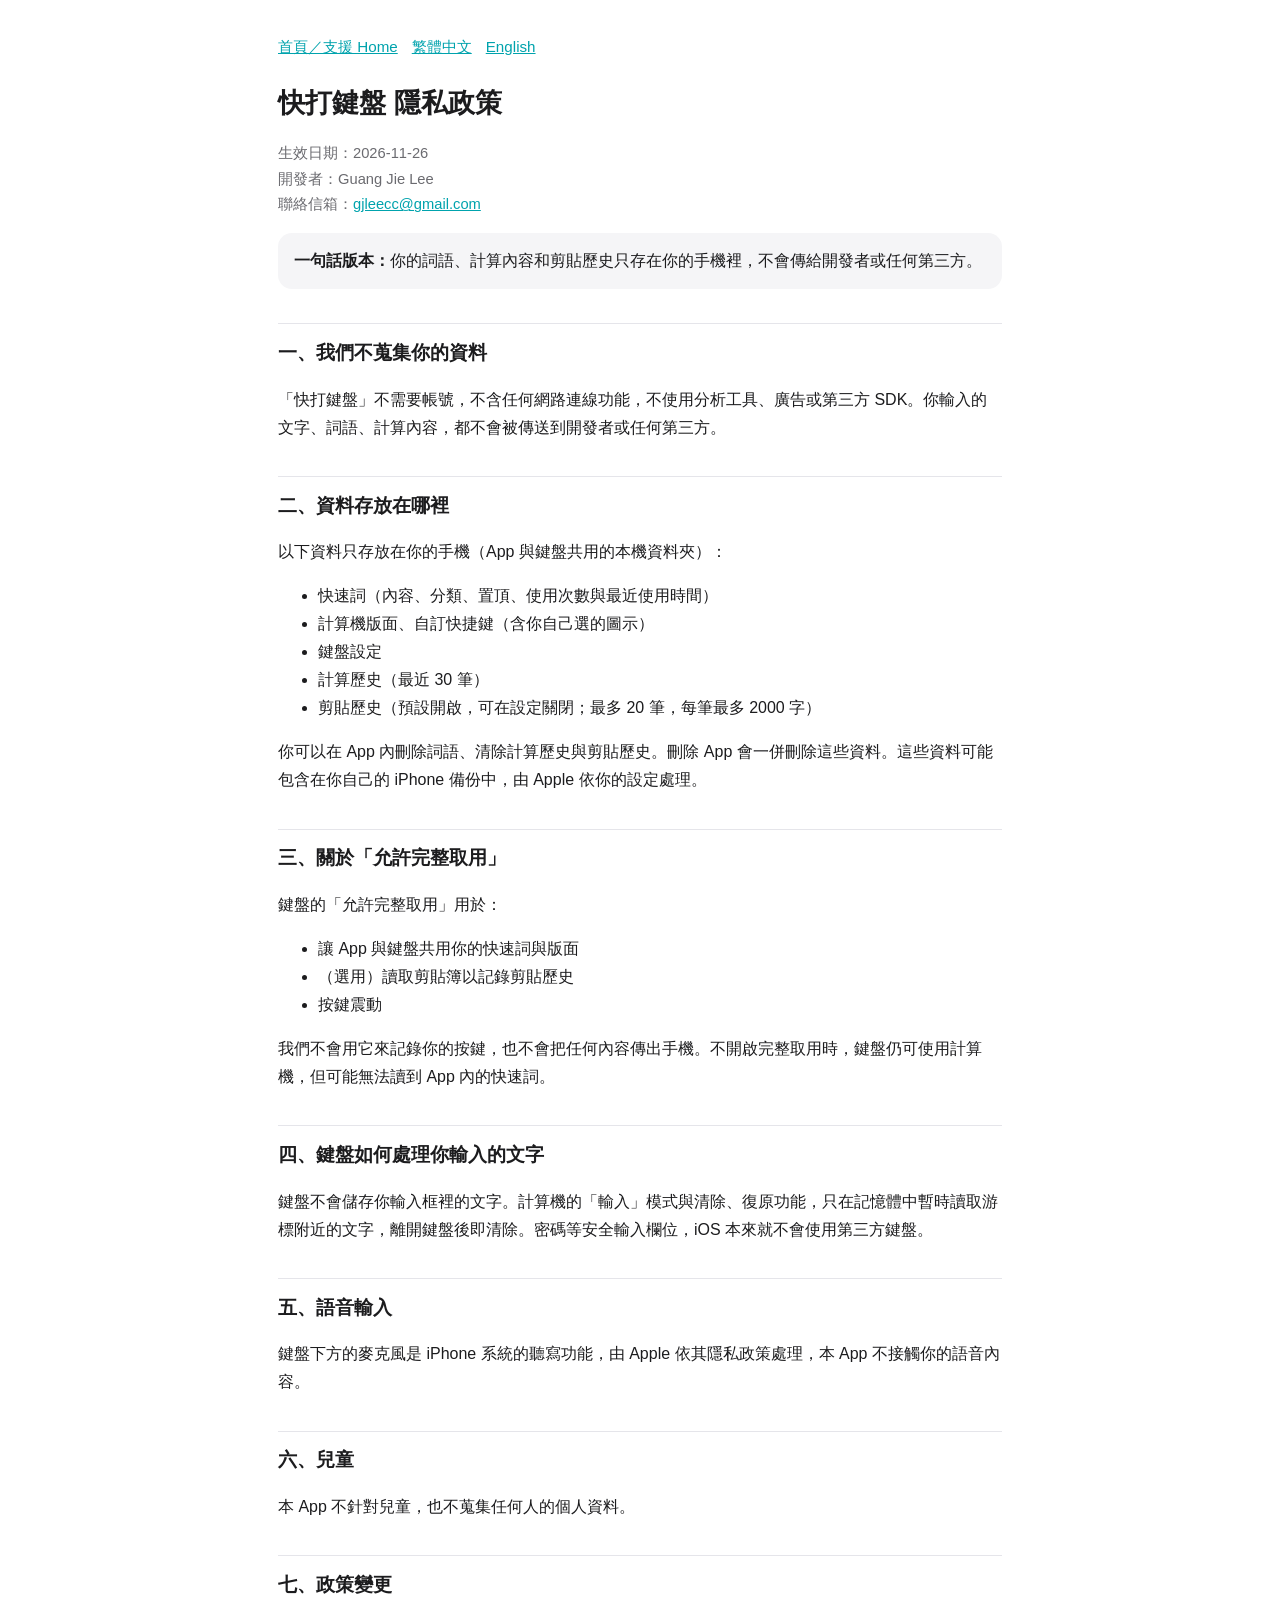
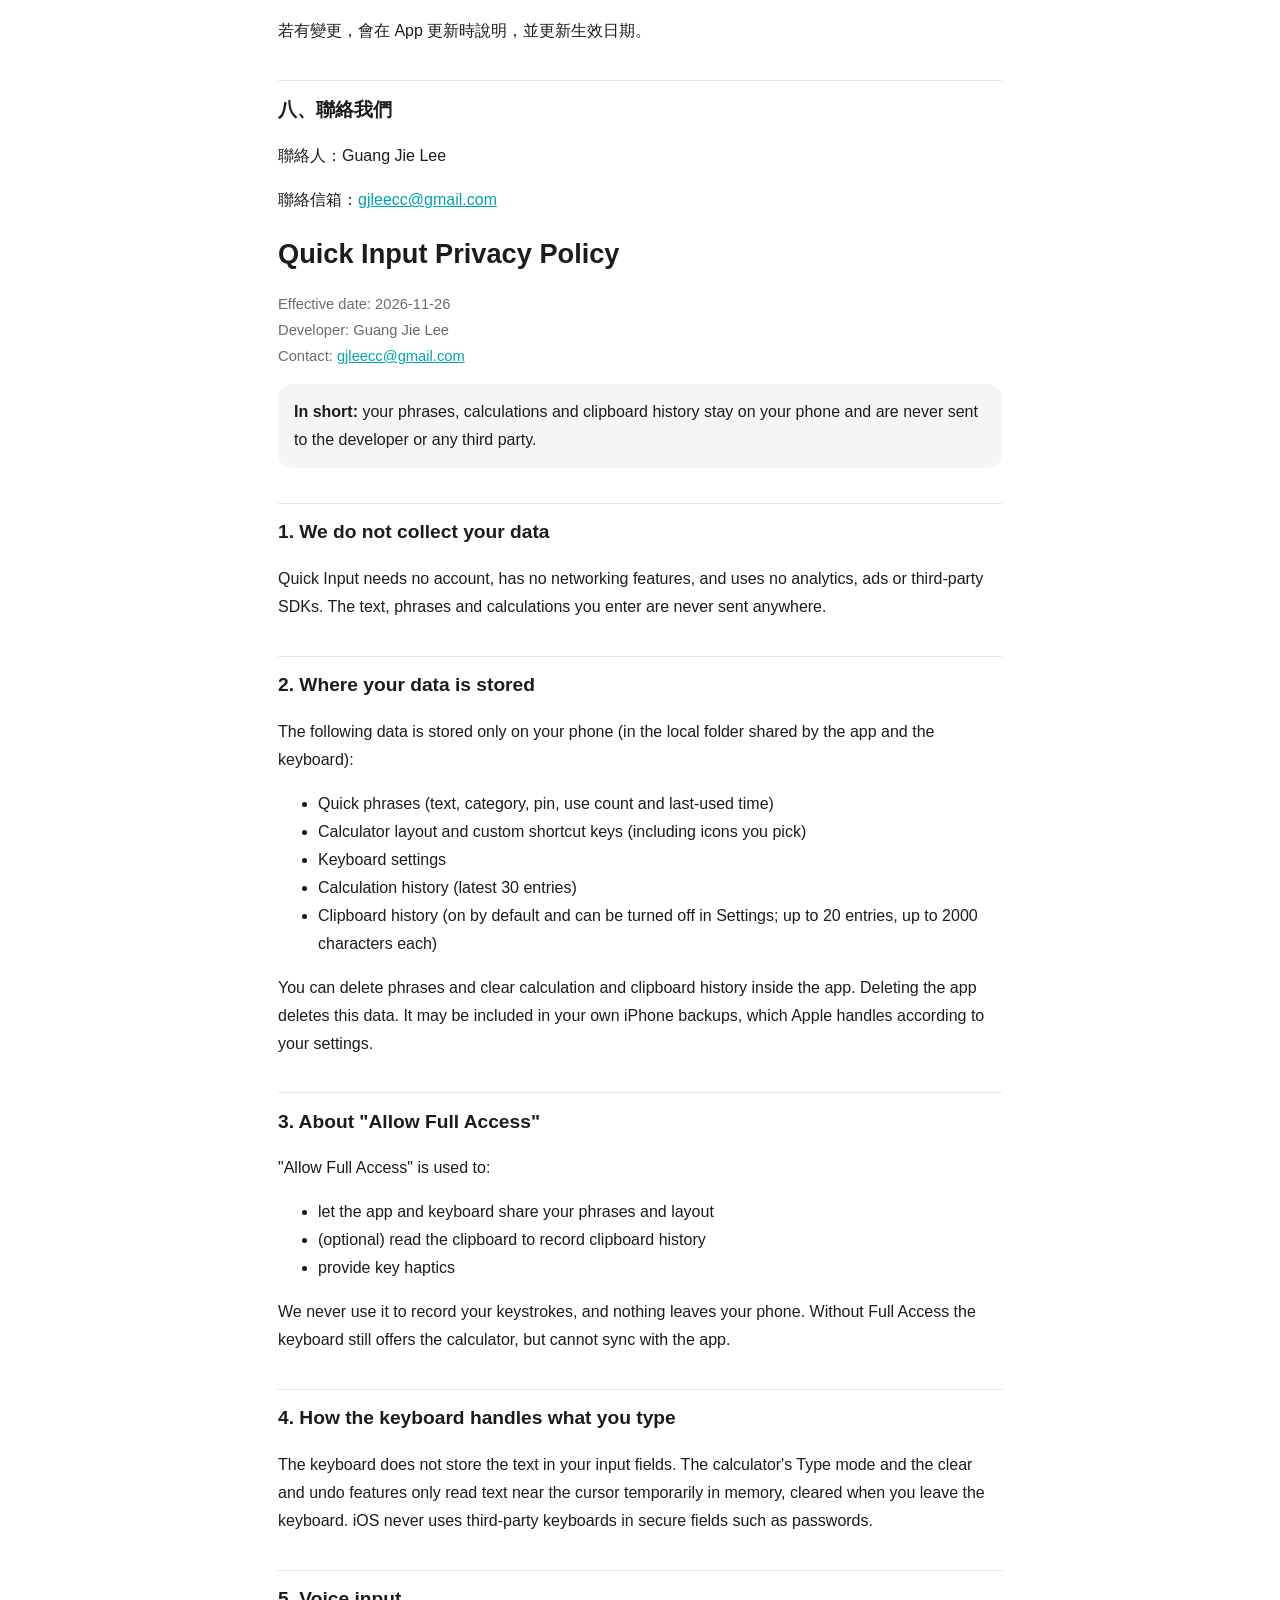
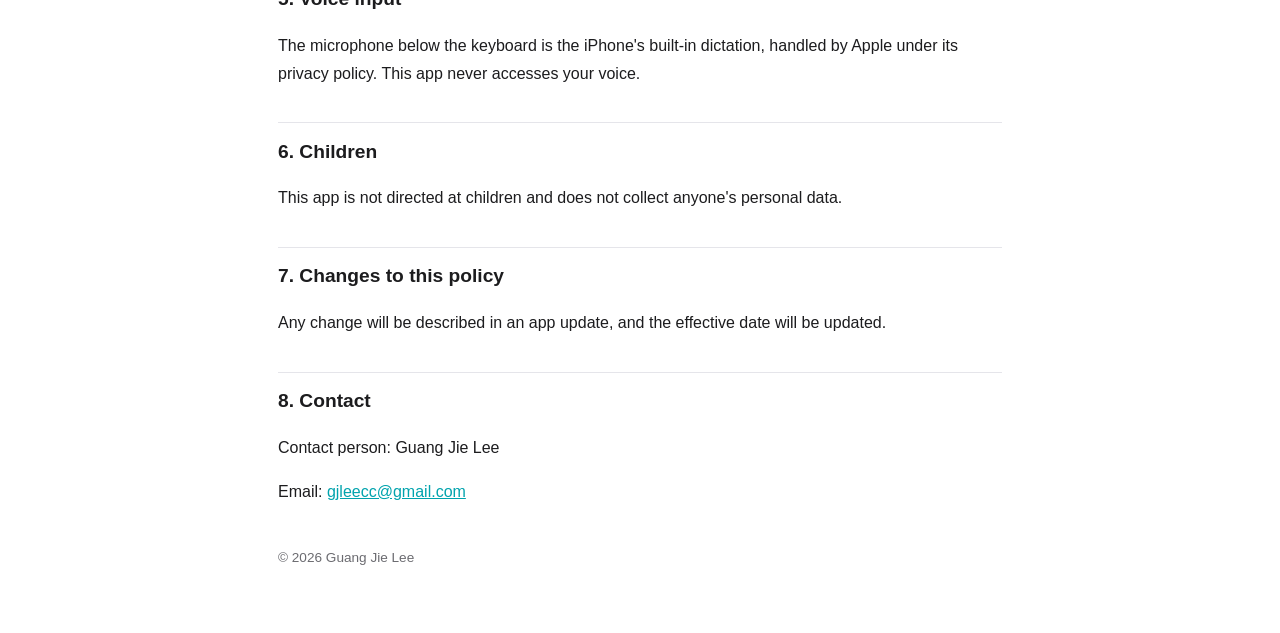
==== privacy.html @ 394afc67 "Create privacy.html" ====
<!doctype html>
<html lang="zh-Hant">
<head>
<meta charset="utf-8">
<meta name="viewport" content="width=device-width,initial-scale=1">
<title>隱私政策 Privacy Policy – 快打鍵盤 Quick Input</title>
<meta name="description" content="快打鍵盤（Quick Input）隱私政策：資料只存在你的手機，不蒐集、不上傳。">
<link rel="stylesheet" href="style.css">
</head>
<body>
<main>
<nav><a href="index.html">首頁／支援 Home</a><a href="#zh">繁體中文</a><a href="#en">English</a></nav>

<section id="zh">
<h1>快打鍵盤 隱私政策</h1>
<p class="meta">生效日期：2026-11-26<br>開發者：Guang Jie Lee<br>聯絡信箱：<a href="mailto:gjleecc@gmail.com">gjleecc@gmail.com</a></p>
<div class="card"><strong>一句話版本：</strong>你的詞語、計算內容和剪貼歷史只存在你的手機裡，不會傳給開發者或任何第三方。</div>
<h2>一、我們不蒐集你的資料</h2>
<p>「快打鍵盤」不需要帳號，不含任何網路連線功能，不使用分析工具、廣告或第三方 SDK。你輸入的文字、詞語、計算內容，都不會被傳送到開發者或任何第三方。</p>
<h2>二、資料存放在哪裡</h2>
<p>以下資料只存放在你的手機（App 與鍵盤共用的本機資料夾）：</p>
<ul>
<li>快速詞（內容、分類、置頂、使用次數與最近使用時間）</li>
<li>計算機版面、自訂快捷鍵（含你自己選的圖示）</li>
<li>鍵盤設定</li>
<li>計算歷史（最近 30 筆）</li>
<li>剪貼歷史（預設開啟，可在設定關閉；最多 20 筆，每筆最多 2000 字）</li>
</ul>
<p>你可以在 App 內刪除詞語、清除計算歷史與剪貼歷史。刪除 App 會一併刪除這些資料。這些資料可能包含在你自己的 iPhone 備份中，由 Apple 依你的設定處理。</p>
<h2>三、關於「允許完整取用」</h2>
<p>鍵盤的「允許完整取用」用於：</p>
<ul>
<li>讓 App 與鍵盤共用你的快速詞與版面</li>
<li>（選用）讀取剪貼簿以記錄剪貼歷史</li>
<li>按鍵震動</li>
</ul>
<p>我們不會用它來記錄你的按鍵，也不會把任何內容傳出手機。不開啟完整取用時，鍵盤仍可使用計算機，但可能無法讀到 App 內的快速詞。</p>
<h2>四、鍵盤如何處理你輸入的文字</h2>
<p>鍵盤不會儲存你輸入框裡的文字。計算機的「輸入」模式與清除、復原功能，只在記憶體中暫時讀取游標附近的文字，離開鍵盤後即清除。密碼等安全輸入欄位，iOS 本來就不會使用第三方鍵盤。</p>
<h2>五、語音輸入</h2>
<p>鍵盤下方的麥克風是 iPhone 系統的聽寫功能，由 Apple 依其隱私政策處理，本 App 不接觸你的語音內容。</p>
<h2>六、兒童</h2>
<p>本 App 不針對兒童，也不蒐集任何人的個人資料。</p>
<h2>七、政策變更</h2>
<p>若有變更，會在 App 更新時說明，並更新生效日期。</p>
<h2>八、聯絡我們</h2>
<p>聯絡人：Guang Jie Lee</p>
<p>聯絡信箱：<a href="mailto:gjleecc@gmail.com">gjleecc@gmail.com</a></p>
</section>

<section id="en" lang="en">
<h1>Quick Input Privacy Policy</h1>
<p class="meta">Effective date: 2026-11-26<br>Developer: Guang Jie Lee<br>Contact: <a href="mailto:gjleecc@gmail.com">gjleecc@gmail.com</a></p>
<div class="card"><strong>In short:</strong> your phrases, calculations and clipboard history stay on your phone and are never sent to the developer or any third party.</div>
<h2>1. We do not collect your data</h2>
<p>Quick Input needs no account, has no networking features, and uses no analytics, ads or third-party SDKs. The text, phrases and calculations you enter are never sent anywhere.</p>
<h2>2. Where your data is stored</h2>
<p>The following data is stored only on your phone (in the local folder shared by the app and the keyboard):</p>
<ul>
<li>Quick phrases (text, category, pin, use count and last-used time)</li>
<li>Calculator layout and custom shortcut keys (including icons you pick)</li>
<li>Keyboard settings</li>
<li>Calculation history (latest 30 entries)</li>
<li>Clipboard history (on by default and can be turned off in Settings; up to 20 entries, up to 2000 characters each)</li>
</ul>
<p>You can delete phrases and clear calculation and clipboard history inside the app. Deleting the app deletes this data. It may be included in your own iPhone backups, which Apple handles according to your settings.</p>
<h2>3. About &quot;Allow Full Access&quot;</h2>
<p>&quot;Allow Full Access&quot; is used to:</p>
<ul>
<li>let the app and keyboard share your phrases and layout</li>
<li>(optional) read the clipboard to record clipboard history</li>
<li>provide key haptics</li>
</ul>
<p>We never use it to record your keystrokes, and nothing leaves your phone. Without Full Access the keyboard still offers the calculator, but cannot sync with the app.</p>
<h2>4. How the keyboard handles what you type</h2>
<p>The keyboard does not store the text in your input fields. The calculator&#x27;s Type mode and the clear and undo features only read text near the cursor temporarily in memory, cleared when you leave the keyboard. iOS never uses third-party keyboards in secure fields such as passwords.</p>
<h2>5. Voice input</h2>
<p>The microphone below the keyboard is the iPhone&#x27;s built-in dictation, handled by Apple under its privacy policy. This app never accesses your voice.</p>
<h2>6. Children</h2>
<p>This app is not directed at children and does not collect anyone&#x27;s personal data.</p>
<h2>7. Changes to this policy</h2>
<p>Any change will be described in an app update, and the effective date will be updated.</p>
<h2>8. Contact</h2>
<p>Contact person: Guang Jie Lee</p>
<p>Email: <a href="mailto:gjleecc@gmail.com">gjleecc@gmail.com</a></p>
</section>
<footer>© 2026 Guang Jie Lee</footer>
</main>
</body>
</html>
---- style.css ----
:root{--bg:#fff;--fg:#1c1c1e;--sub:#6b6b70;--line:#e5e5ea;--accent:#00a3ad;--card:#f5f5f7}
@media (prefers-color-scheme:dark){:root{--bg:#000;--fg:#f2f2f7;--sub:#9a9aa0;--line:#2c2c2e;--accent:#35c8d1;--card:#1c1c1e}}
*{box-sizing:border-box}
body{margin:0;background:var(--bg);color:var(--fg);font:16px/1.75 -apple-system,BlinkMacSystemFont,"PingFang TC","Noto Sans TC","Helvetica Neue",Arial,sans-serif}
main{max-width:760px;margin:0 auto;padding:28px 18px 64px}
h1{font-size:1.7rem;margin:.2em 0 .1em}
h2{font-size:1.2rem;margin:1.8em 0 .4em;padding-top:.6em;border-top:1px solid var(--line)}
p,li{color:var(--fg)}
.sub,.meta{color:var(--sub);font-size:.92rem}
a{color:var(--accent)}
nav{display:flex;gap:14px;flex-wrap:wrap;margin:6px 0 18px;font-size:.95rem}
.card{background:var(--card);border-radius:14px;padding:14px 16px;margin:14px 0}
table{border-collapse:collapse;width:100%;font-size:.95rem}
th,td{border-bottom:1px solid var(--line);padding:8px 6px;text-align:left;vertical-align:top}
footer{margin-top:40px;color:var(--sub);font-size:.85rem}
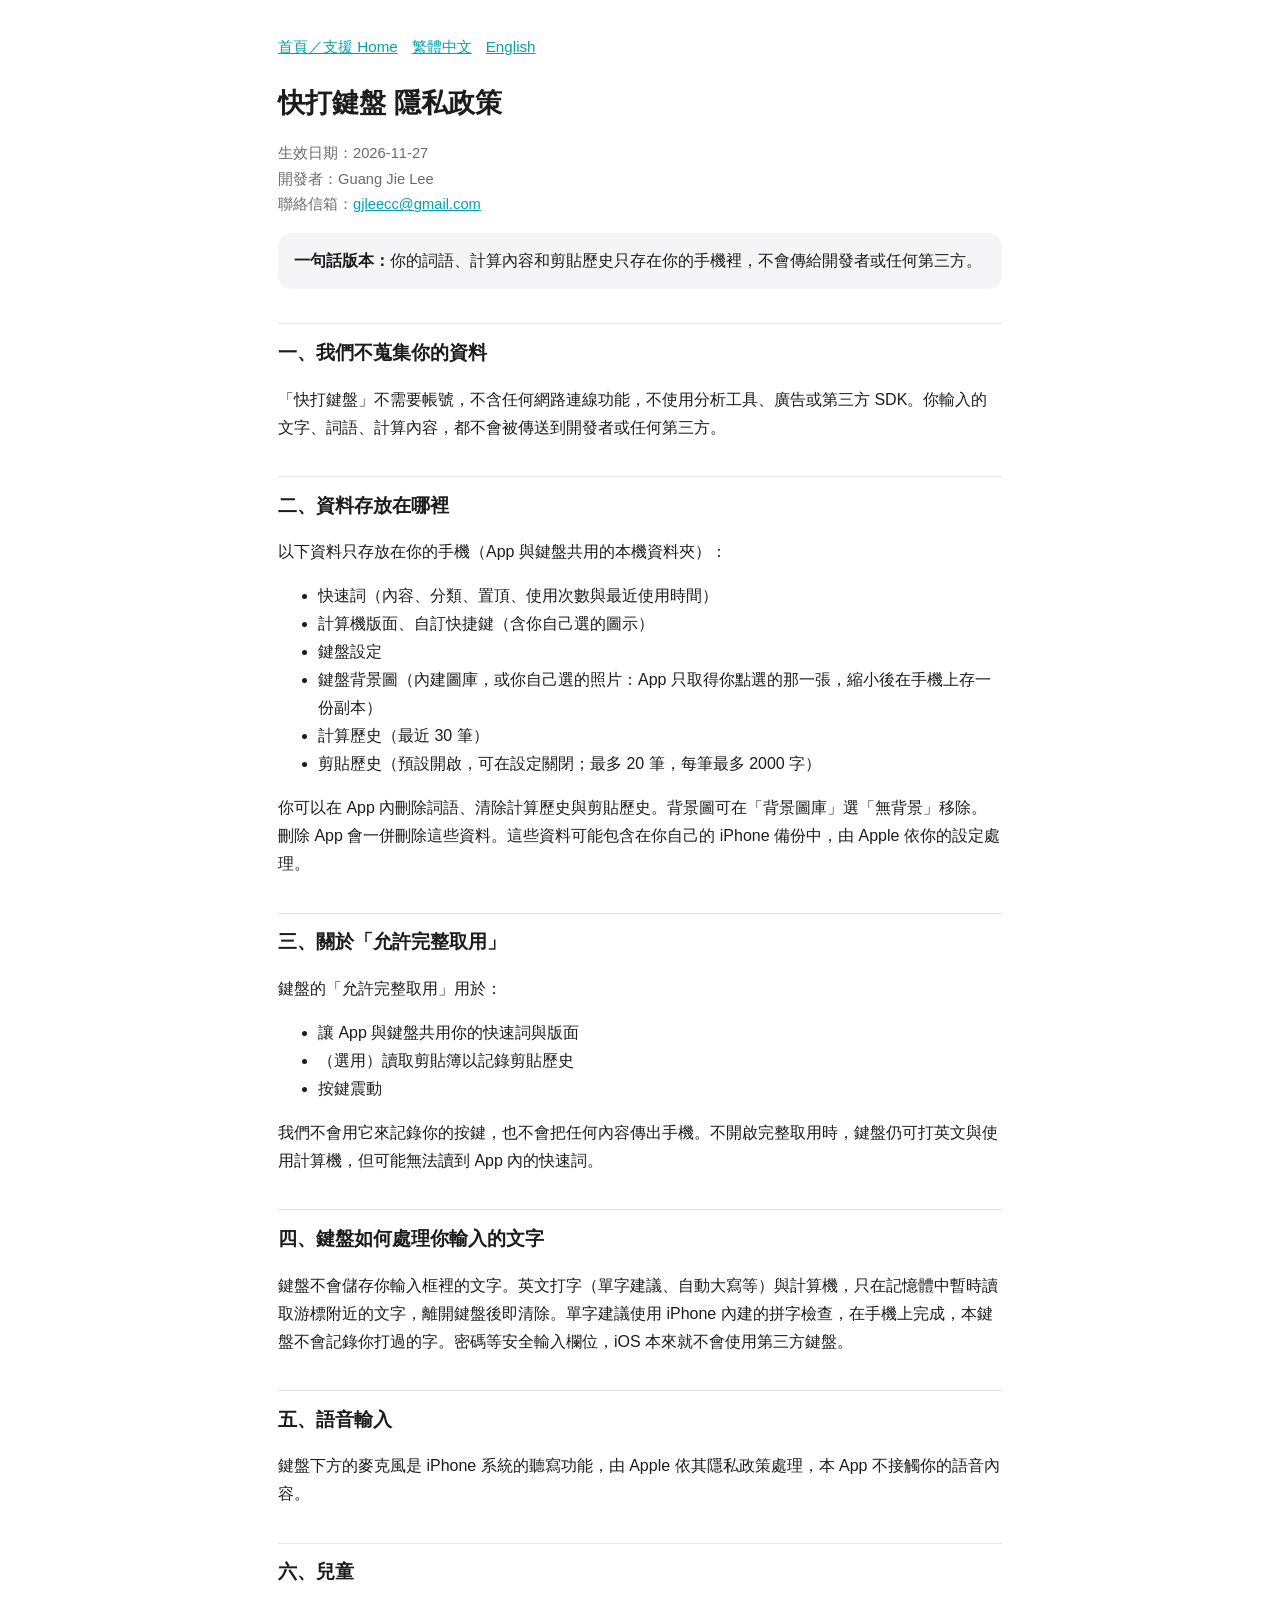
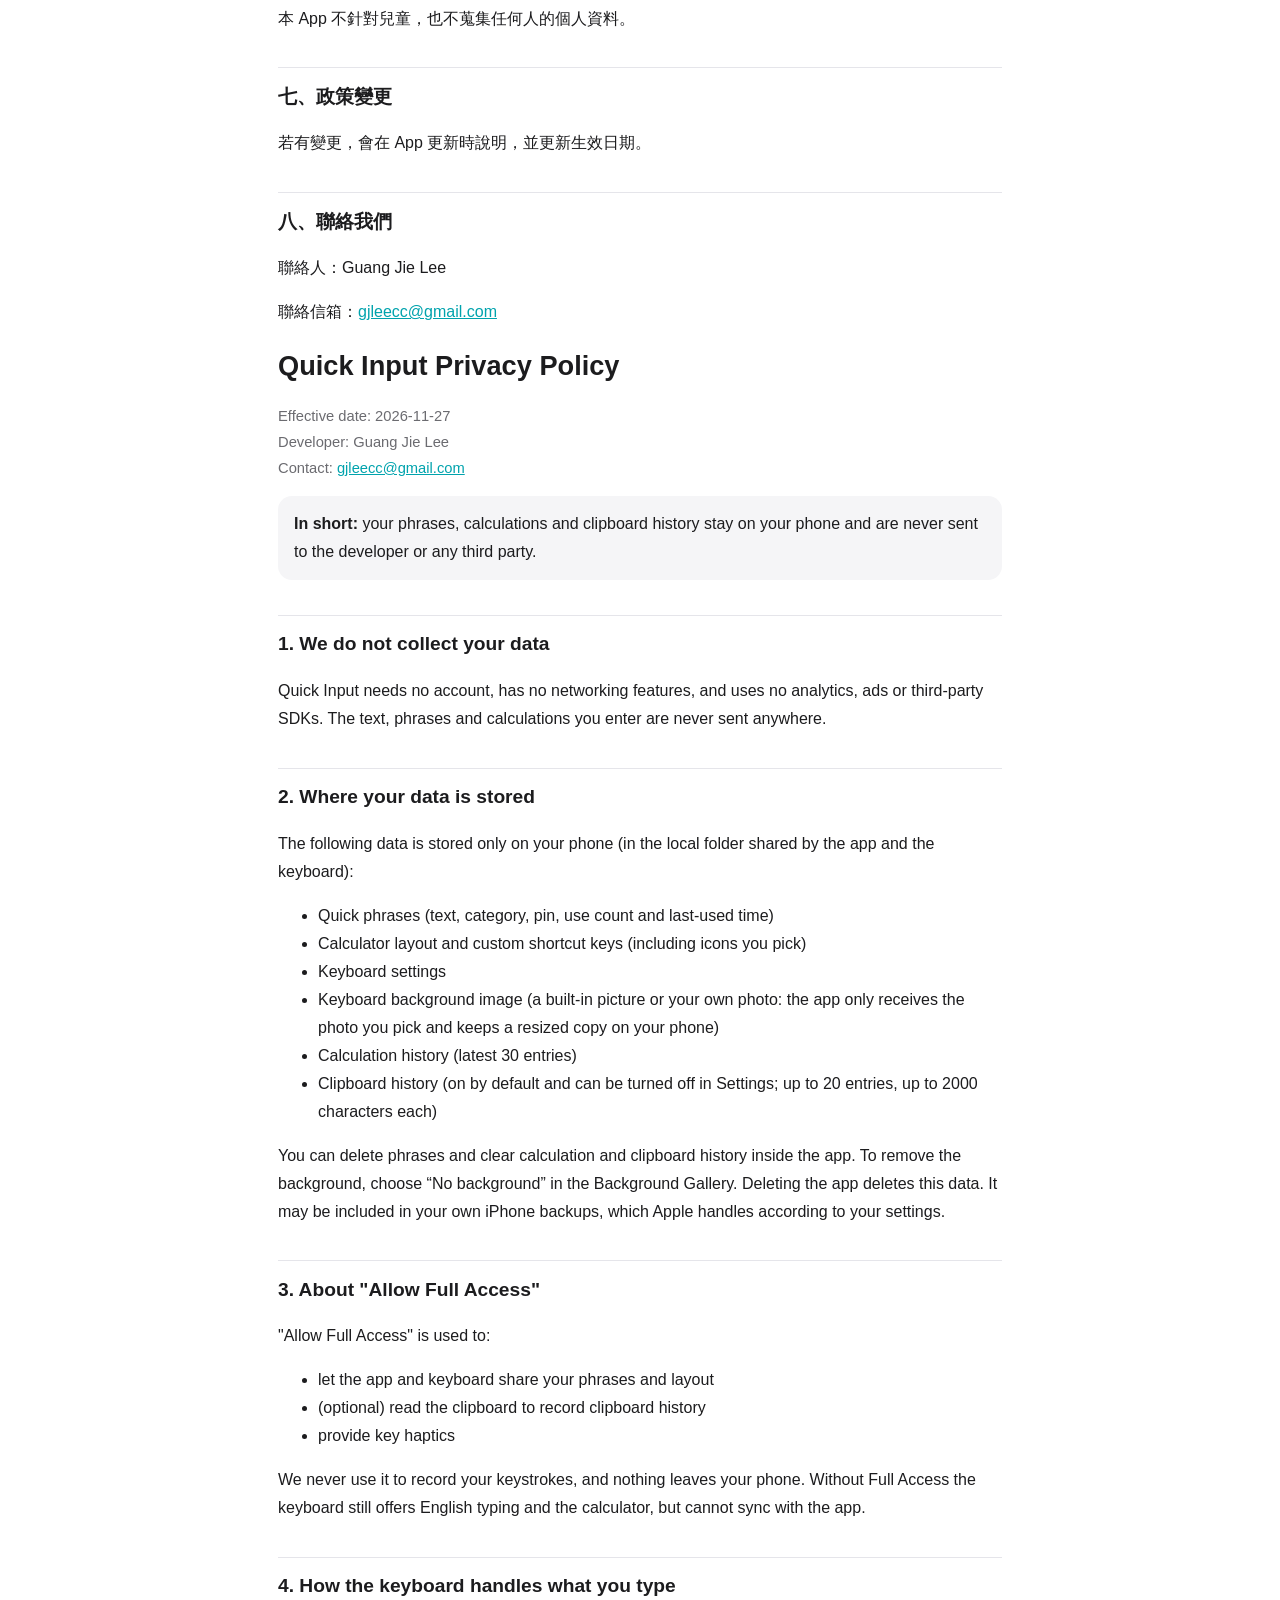
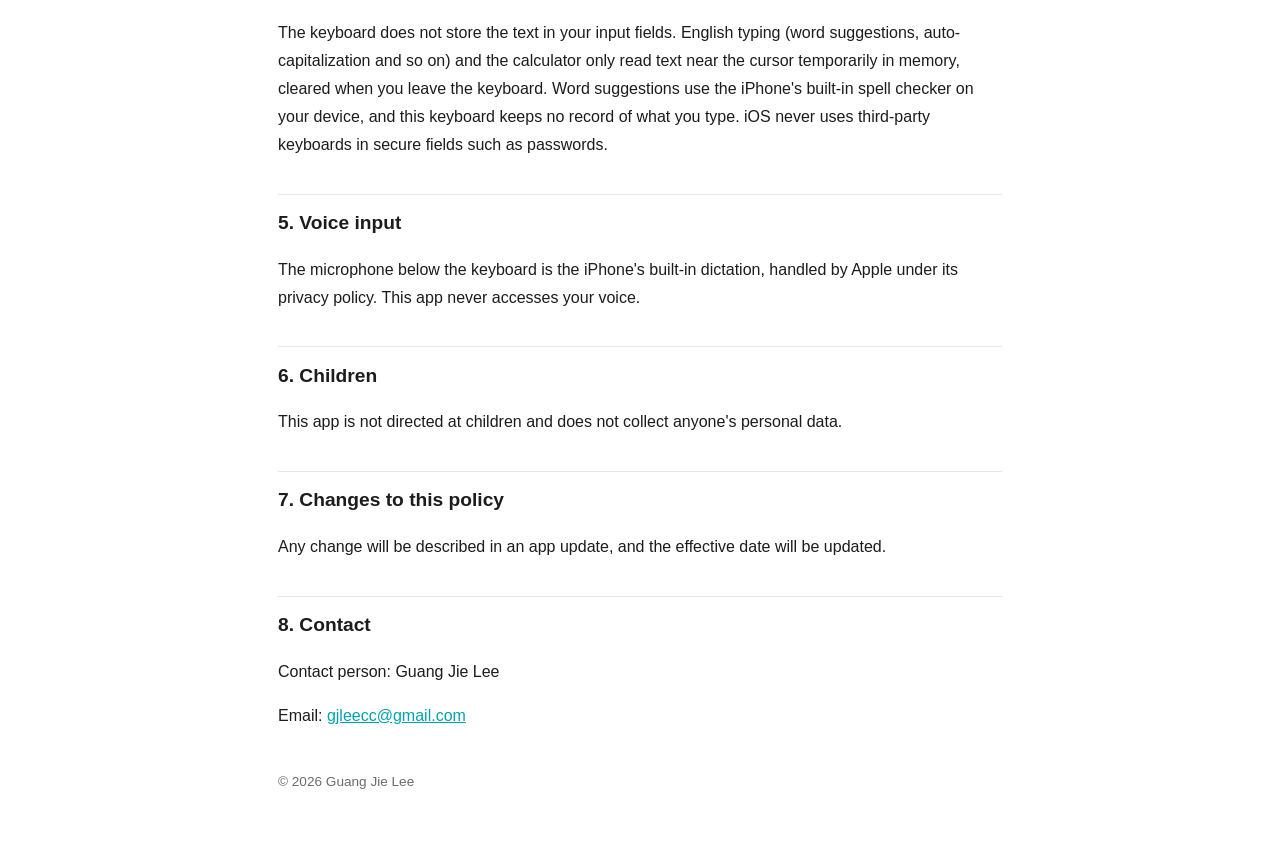
==== commit 3d747457: "Add files via upload" ====
--- a/privacy.html
+++ b/privacy.html
@@ -13,7 +13,7 @@
 
 <section id="zh">
 <h1>快打鍵盤 隱私政策</h1>
-<p class="meta">生效日期：2026-11-26<br>開發者：Guang Jie Lee<br>聯絡信箱：<a href="mailto:gjleecc@gmail.com">gjleecc@gmail.com</a></p>
+<p class="meta">生效日期：2026-11-27<br>開發者：Guang Jie Lee<br>聯絡信箱：<a href="mailto:gjleecc@gmail.com">gjleecc@gmail.com</a></p>
 <div class="card"><strong>一句話版本：</strong>你的詞語、計算內容和剪貼歷史只存在你的手機裡，不會傳給開發者或任何第三方。</div>
 <h2>一、我們不蒐集你的資料</h2>
 <p>「快打鍵盤」不需要帳號，不含任何網路連線功能，不使用分析工具、廣告或第三方 SDK。你輸入的文字、詞語、計算內容，都不會被傳送到開發者或任何第三方。</p>
@@ -23,10 +23,11 @@
 <li>快速詞（內容、分類、置頂、使用次數與最近使用時間）</li>
 <li>計算機版面、自訂快捷鍵（含你自己選的圖示）</li>
 <li>鍵盤設定</li>
+<li>鍵盤背景圖（內建圖庫，或你自己選的照片：App 只取得你點選的那一張，縮小後在手機上存一份副本）</li>
 <li>計算歷史（最近 30 筆）</li>
 <li>剪貼歷史（預設開啟，可在設定關閉；最多 20 筆，每筆最多 2000 字）</li>
 </ul>
-<p>你可以在 App 內刪除詞語、清除計算歷史與剪貼歷史。刪除 App 會一併刪除這些資料。這些資料可能包含在你自己的 iPhone 備份中，由 Apple 依你的設定處理。</p>
+<p>你可以在 App 內刪除詞語、清除計算歷史與剪貼歷史。背景圖可在「背景圖庫」選「無背景」移除。刪除 App 會一併刪除這些資料。這些資料可能包含在你自己的 iPhone 備份中，由 Apple 依你的設定處理。</p>
 <h2>三、關於「允許完整取用」</h2>
 <p>鍵盤的「允許完整取用」用於：</p>
 <ul>
@@ -34,9 +35,9 @@
 <li>（選用）讀取剪貼簿以記錄剪貼歷史</li>
 <li>按鍵震動</li>
 </ul>
-<p>我們不會用它來記錄你的按鍵，也不會把任何內容傳出手機。不開啟完整取用時，鍵盤仍可使用計算機，但可能無法讀到 App 內的快速詞。</p>
+<p>我們不會用它來記錄你的按鍵，也不會把任何內容傳出手機。不開啟完整取用時，鍵盤仍可打英文與使用計算機，但可能無法讀到 App 內的快速詞。</p>
 <h2>四、鍵盤如何處理你輸入的文字</h2>
-<p>鍵盤不會儲存你輸入框裡的文字。計算機的「輸入」模式與清除、復原功能，只在記憶體中暫時讀取游標附近的文字，離開鍵盤後即清除。密碼等安全輸入欄位，iOS 本來就不會使用第三方鍵盤。</p>
+<p>鍵盤不會儲存你輸入框裡的文字。英文打字（單字建議、自動大寫等）與計算機，只在記憶體中暫時讀取游標附近的文字，離開鍵盤後即清除。單字建議使用 iPhone 內建的拼字檢查，在手機上完成，本鍵盤不會記錄你打過的字。密碼等安全輸入欄位，iOS 本來就不會使用第三方鍵盤。</p>
 <h2>五、語音輸入</h2>
 <p>鍵盤下方的麥克風是 iPhone 系統的聽寫功能，由 Apple 依其隱私政策處理，本 App 不接觸你的語音內容。</p>
 <h2>六、兒童</h2>
@@ -50,7 +51,7 @@
 
 <section id="en" lang="en">
 <h1>Quick Input Privacy Policy</h1>
-<p class="meta">Effective date: 2026-11-26<br>Developer: Guang Jie Lee<br>Contact: <a href="mailto:gjleecc@gmail.com">gjleecc@gmail.com</a></p>
+<p class="meta">Effective date: 2026-11-27<br>Developer: Guang Jie Lee<br>Contact: <a href="mailto:gjleecc@gmail.com">gjleecc@gmail.com</a></p>
 <div class="card"><strong>In short:</strong> your phrases, calculations and clipboard history stay on your phone and are never sent to the developer or any third party.</div>
 <h2>1. We do not collect your data</h2>
 <p>Quick Input needs no account, has no networking features, and uses no analytics, ads or third-party SDKs. The text, phrases and calculations you enter are never sent anywhere.</p>
@@ -60,10 +61,11 @@
 <li>Quick phrases (text, category, pin, use count and last-used time)</li>
 <li>Calculator layout and custom shortcut keys (including icons you pick)</li>
 <li>Keyboard settings</li>
+<li>Keyboard background image (a built-in picture or your own photo: the app only receives the photo you pick and keeps a resized copy on your phone)</li>
 <li>Calculation history (latest 30 entries)</li>
 <li>Clipboard history (on by default and can be turned off in Settings; up to 20 entries, up to 2000 characters each)</li>
 </ul>
-<p>You can delete phrases and clear calculation and clipboard history inside the app. Deleting the app deletes this data. It may be included in your own iPhone backups, which Apple handles according to your settings.</p>
+<p>You can delete phrases and clear calculation and clipboard history inside the app. To remove the background, choose “No background” in the Background Gallery. Deleting the app deletes this data. It may be included in your own iPhone backups, which Apple handles according to your settings.</p>
 <h2>3. About &quot;Allow Full Access&quot;</h2>
 <p>&quot;Allow Full Access&quot; is used to:</p>
 <ul>
@@ -71,9 +73,9 @@
 <li>(optional) read the clipboard to record clipboard history</li>
 <li>provide key haptics</li>
 </ul>
-<p>We never use it to record your keystrokes, and nothing leaves your phone. Without Full Access the keyboard still offers the calculator, but cannot sync with the app.</p>
+<p>We never use it to record your keystrokes, and nothing leaves your phone. Without Full Access the keyboard still offers English typing and the calculator, but cannot sync with the app.</p>
 <h2>4. How the keyboard handles what you type</h2>
-<p>The keyboard does not store the text in your input fields. The calculator&#x27;s Type mode and the clear and undo features only read text near the cursor temporarily in memory, cleared when you leave the keyboard. iOS never uses third-party keyboards in secure fields such as passwords.</p>
+<p>The keyboard does not store the text in your input fields. English typing (word suggestions, auto-capitalization and so on) and the calculator only read text near the cursor temporarily in memory, cleared when you leave the keyboard. Word suggestions use the iPhone&#x27;s built-in spell checker on your device, and this keyboard keeps no record of what you type. iOS never uses third-party keyboards in secure fields such as passwords.</p>
 <h2>5. Voice input</h2>
 <p>The microphone below the keyboard is the iPhone&#x27;s built-in dictation, handled by Apple under its privacy policy. This app never accesses your voice.</p>
 <h2>6. Children</h2>
